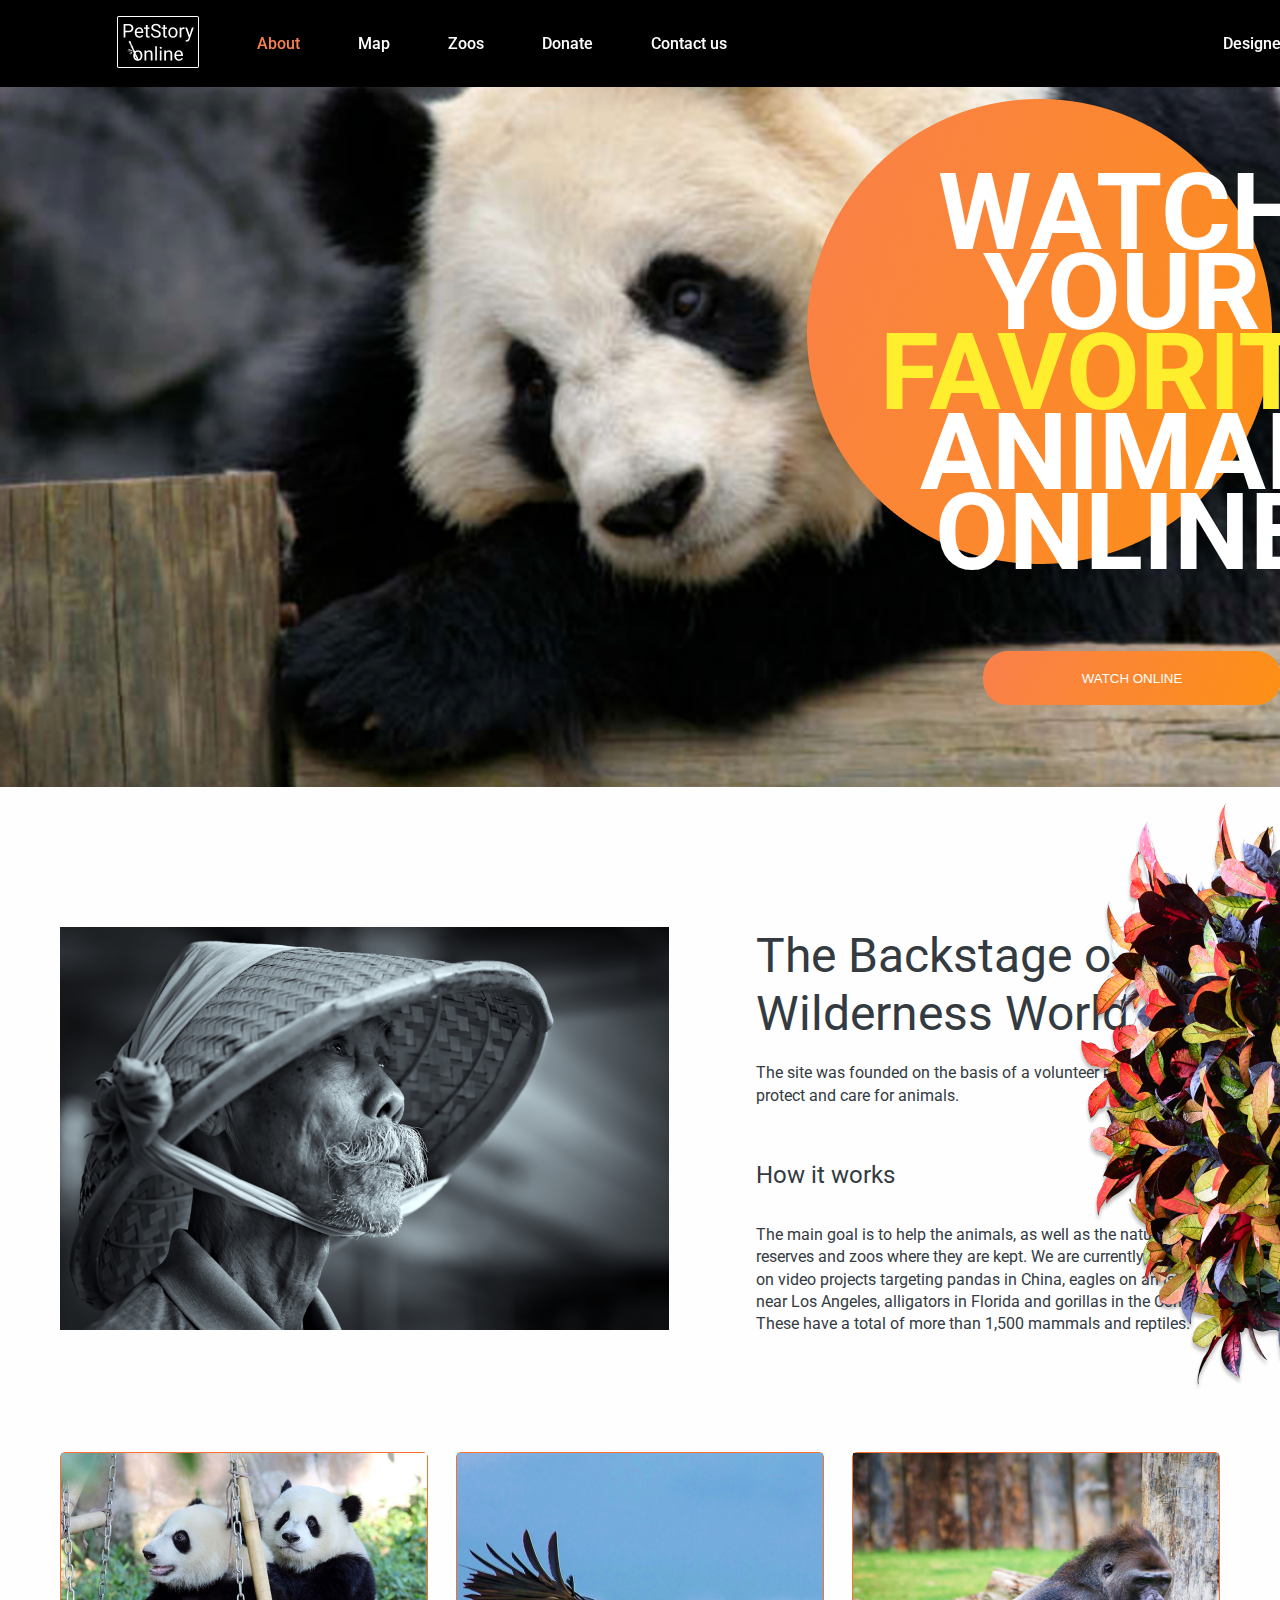
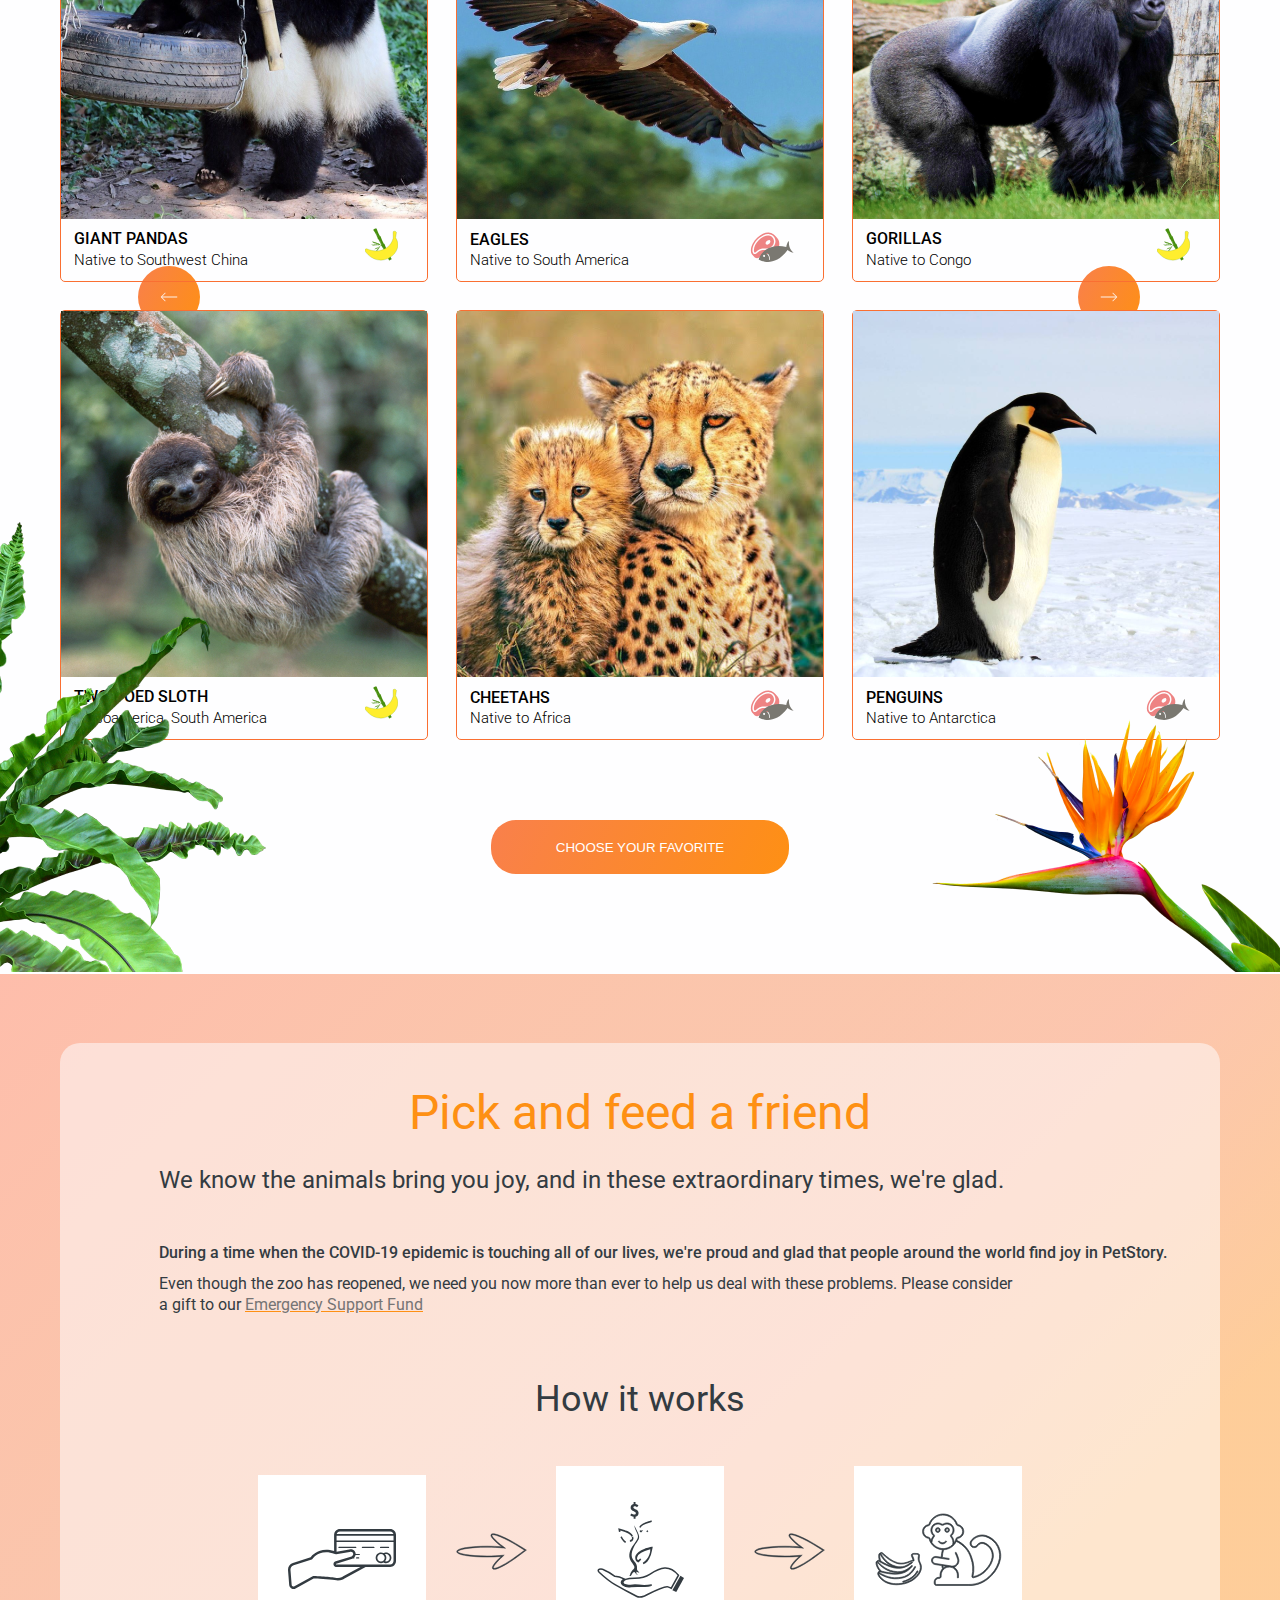
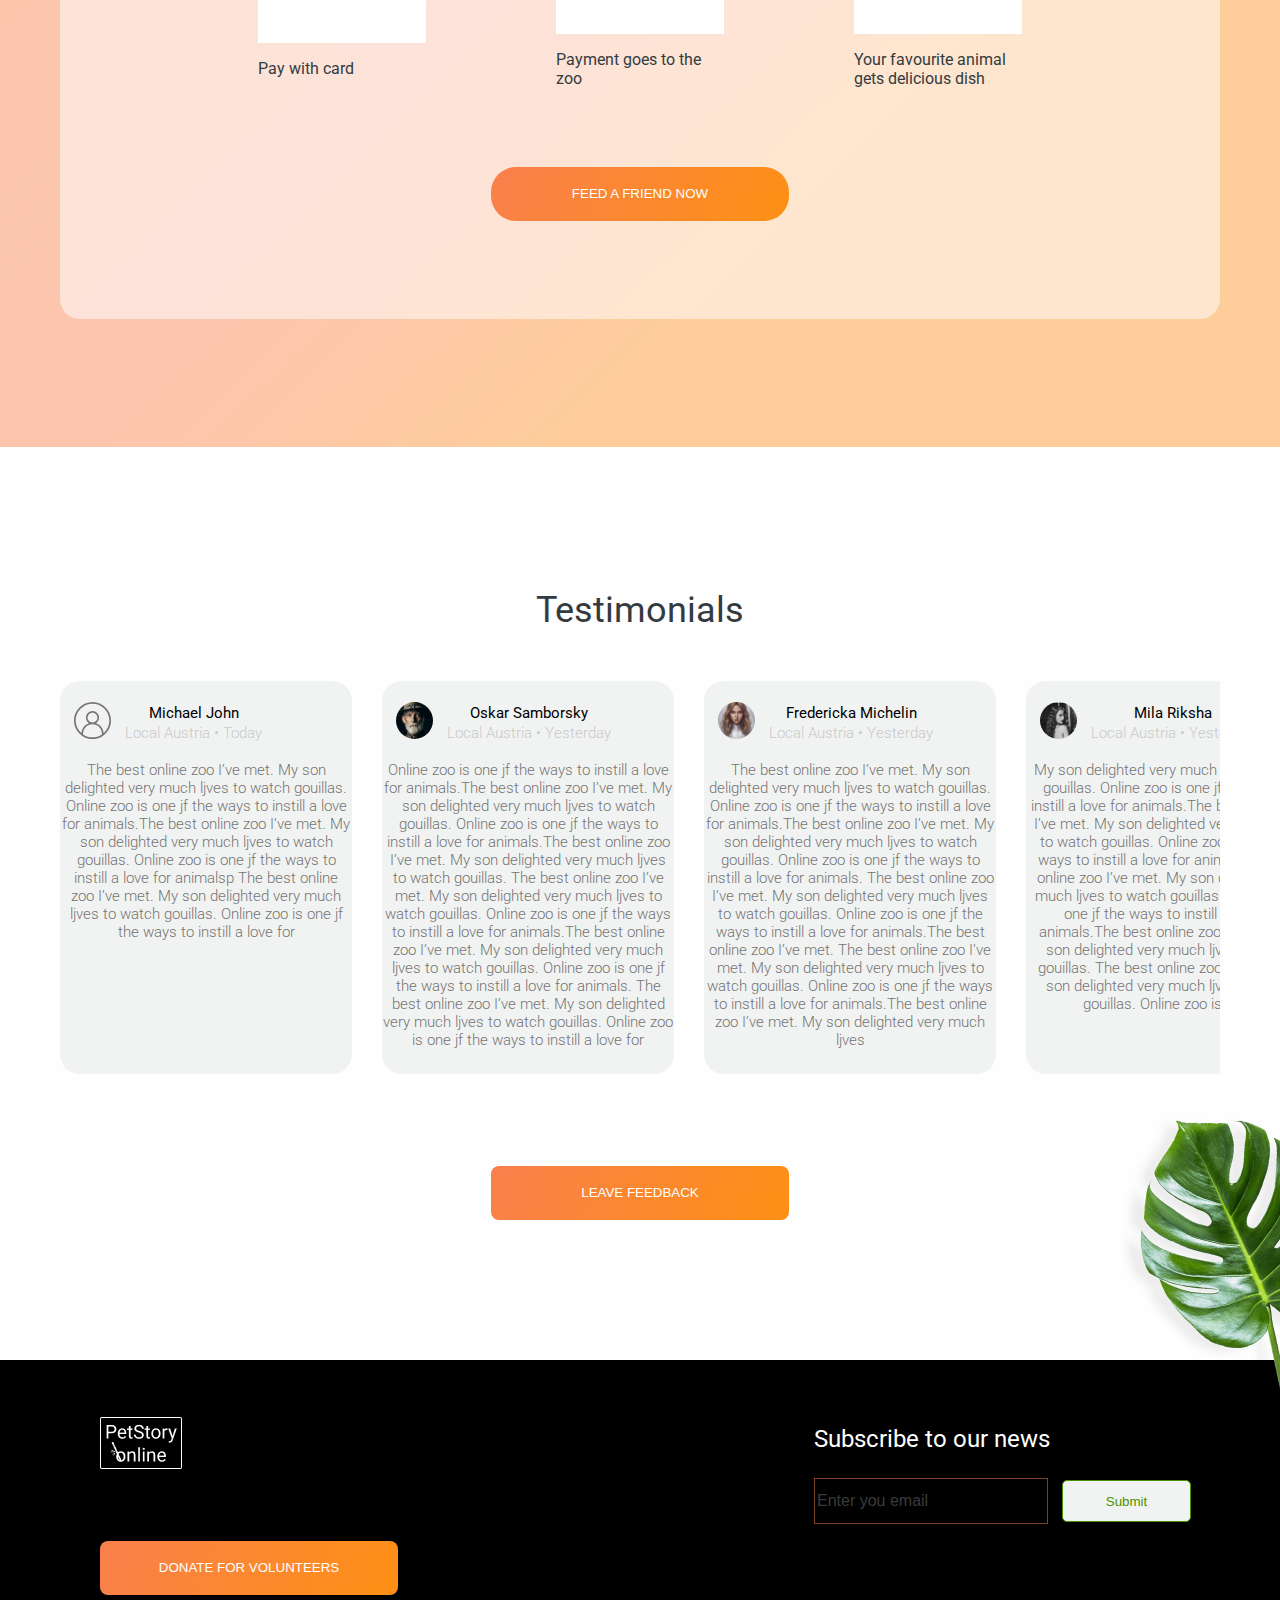
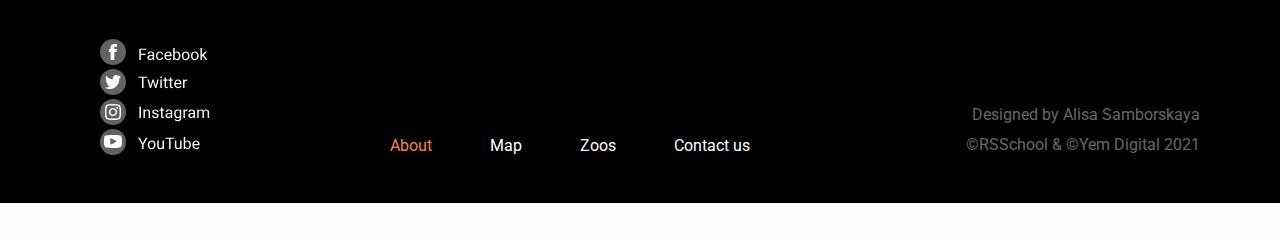
==== index.html @ 8c631190 "fix: move index.html" ====
<!DOCTYPE html>
<html lang="en">
  <head>
    <meta charset="UTF-8" />
    <meta http-equiv="X-UA-Compatible" content="IE=edge" />
    <meta name="viewport" content="width=device-width, initial-scale=1.0" />
    <link rel="stylesheet" href="/pages/main/styles.css" />
    <link rel="preconnect" href="https://fonts.googleapis.com" />
    <link rel="preconnect" href="https://fonts.gstatic.com" crossorigin />
    <link
      href="https://fonts.googleapis.com/css2?family=Roboto:wght@300;400;500;700&display=swap"
      rel="stylesheet"
    />
    <title>Online Zoo</title>
  </head>
  <body>
    <header>
      <div class="container">
        <nav class="primary-nav">
          <ul class="nav-list">
            <li>
              <h1>
                PetStory Online
                <a href="#"
                  ><img
                    class="logo"
                    src="/src/images/logo_footer.png"
                    alt="PetStoryOnline  "
                /></a>
              </h1>
            </li>
            <li><a class="active" href="#">About</a></li>
            <li><a href="#">Map</a></li>
            <li><a href="#">Zoos</a></li>
            <li><a href="/pages/donate/donate.html">Donate</a></li>
            <li><a href="#">Contact us</a></li>
            <li>
              <a
                href="https://www.figma.com/file/jfEFwkXVj1WRq7sUHDr8os/PetStory-online"
                >Designed by ©</a
              >
            </li>
          </ul>
        </nav>
      </div>
    </header>
    <section class="slide">
      <div class="main-slide">
        <img class="orange-elipse" src="/src/images/Ellipse 6.png" alt="" />
        <p class="slider-heading">
          Watch <br />
          your <br />
          <span class="yellow-txt">favorite</span> <br />
          animal <br />
          online
        </p>
        <button>Watch online</button>
      </div>
    </section>

    <div class="container backstage">
      <div class="column">
        <img src="/src/images/bamboo-cap.png" alt="backstage" />
      </div>
      <div class="column">
        <h2>The Backstage of the Wilderness World.</h2>
        <p>
          The site was founded on the basis of a volunteer movement to protect
          and care for animals.
        </p>
        <h4>How it works</h4>
        <p>
          The main goal is to help the animals, as well as the nature reserves
          and zoos where they are kept. We are currently working on video
          projects targeting pandas in China, eagles on an island near Los
          Angeles, alligators in Florida and gorillas in the Congo. These have a
          total of more than 1,500 mammals and reptiles.
        </p>
      </div>
      <img
        class="flower-backstage"
        src="/src/images/flower_foto1.png"
        alt="flower"
      />
    </div>
    <main>
      <button class="arrow left">
        <img src="/src/icons/Vector-left.svg" alt="" />
      </button>
      <button class="arrow right">
        <img src="/src/icons/Vector-right.svg" alt="" />
      </button>
      <div class="container cards">
        <div class="card">
          <img class="animal" src="/src/images/panda.png" alt="panda" />
          <table>
            <td class="description-animal" style="width: 70%">
              <p class="zoo-name">Giant Pandas</p>
              <p class="continent">Native to Southwest China</p>
            </td>
            <td style="text-align: right">
              <img
                class="icon-food"
                src="/src/icons/banana-bamboo_icon.svg"
                alt="banana"
              />
            </td>
          </table>
        </div>

        <div class="card">
          <img class="animal" src="/src/images/eagle.png" alt="eagle" />
          <table>
            <td class="description-animal" style="width: 70%">
              <p class="zoo-name">Eagles</p>
              <p class="continent">Native to South America</p>
            </td>
            <td style="text-align: right">
              <img
                class="icon-food"
                src="/src/icons/meet-fish_icon.svg"
                alt="meat-fish"
              />
            </td>
          </table>
        </div>

        <div class="card">
          <img class="animal" src="/src/images/gorilla.png" alt="gorilla" />
          <table>
            <td class="description-animal" style="width: 70%">
              <p class="zoo-name">Gorillas</p>
              <p class="continent">Native to Congo</p>
            </td>
            <td style="text-align: right">
              <img
                class="icon-food"
                src="/src/icons/banana-bamboo_icon.svg"
                alt="banana"
              />
            </td>
          </table>
        </div>

        <div class="card">
          <img class="animal" src="/src/images/sloth.png" alt="sloth" />
          <table>
            <td class="description-animal" style="width: 70%">
              <p class="zoo-name">Two-toed Sloth</p>
              <p class="continent">Mesoamerica, South America</p>
            </td>
            <td style="text-align: right">
              <img
                class="icon-food"
                src="/src/icons/banana-bamboo_icon.svg"
                alt="banana"
              />
            </td>
          </table>
        </div>

        <div class="card">
          <img class="animal" src="/src/images/cheetah.png" alt="cheetah" />
          <table>
            <td class="description-animal" style="width: 70%">
              <p class="zoo-name">Cheetahs</p>
              <p class="continent">Native to Africa</p>
            </td>
            <td style="text-align: right">
              <img
                class="icon-food"
                src="/src/icons/meet-fish_icon.svg"
                alt="meat-fish"
              />
            </td>
          </table>
        </div>

        <div class="card">
          <img class="animal" src="/src/images/penguin.png" alt="penguin" />
          <table>
            <td class="description-animal" style="width: 70%">
              <p class="zoo-name">Penguins</p>
              <p class="continent">Native to Antarctica</p>
            </td>
            <td class="icon-food" style="text-align: right">
              <img src="/src/icons/meet-fish_icon.svg" alt="meat-fish" />
            </td>
          </table>
        </div>
      </div>
      <div class="center">
        <button>Choose your favorite</button>
      </div>
      <img class="palm-main" src="/src/images/palm_foto.png" alt="palm" />
      <img
        class="strelitzia-main"
        src="/src/images/strelitzia 1.png"
        alt="strelitzia"
      />
    </main>
    <section class="pick-feed">
      <div class="background">
        <h2 class="orange-txt">Pick and feed a friend</h2>

        <div class="txt-box">
          <p class="large-txt">
            We know the animals bring you joy, and in these extraordinary times,
            we're glad.
          </p>
          <br />
          <p class="bold-txt">
            During a time when the COVID-19 epidemic is touching all of our
            lives, we're proud and glad that people around the world find joy in
            PetStory.
          </p>
          <p class="main-txt">
            Even though the zoo has reopened, we need you now more than ever to
            help us deal with these problems. Please consider a gift to our
            <a class="emergency-link" href="/pages/donate/donate.html"
              >Emergency Support Fund</a
            >
          </p>
        </div>
        <h3>How it works</h3>
        <div class="icon-container">
          <div class="icon-col">
            <div class="icon-img">
              <img src="/src/icons/pay.svg" alt="pay" />
            </div>
            <p>Pay with card</p>
          </div>
          <div class="vector-col">
            <img src="/src/icons/Vector.svg" alt="arrow" />
          </div>
          <div class="icon-col">
            <div class="icon-img">
              <img src="/src/icons/zoo.svg" alt="transfer" />
            </div>
            <p>Payment goes to the zoo</p>
          </div>
          <div class="vector-col">
            <img src="/src/icons/Vector.svg" alt="arrow" />
          </div>
          <div class="icon-col">
            <div class="icon-img">
              <img src="/src/icons/monkey.svg" alt="feed" />
            </div>
            <p>Your favourite animal gets delicious dish</p>
          </div>
        </div>
        <button class="btn-feed">Feed a friend now</button>
      </div>
    </section>
    <section class="testimonials">
      <h3>Testimonials</h3>

      <div class="scroll">
        <div class="review-col">
          <table>
            <td>
              <img src="/src/icons/avatar.svg" alt="avatar" />
            </td>
            <td>
              <p class="main-txt">Michael John</p>
              <p class="add-txt">Local Austria • Today</p>
            </td>
          </table>
          <p class="add-txt">
            The best online zoo I’ve met. My son delighted very much ljves to
            watch gouillas. Online zoo is one jf the ways to instill a love for
            animals.The best online zoo I’ve met. My son delighted very much
            ljves to watch gouillas. Online zoo is one jf the ways to instill a
            love for animalsp The best online zoo I’ve met. My son delighted
            very much ljves to watch gouillas. Online zoo is one jf the ways to
            instill a love for
          </p>
        </div>
        <div class="review-col">
          <table>
            <td><img src="/src/icons/avatar1.svg" alt="avatar" /></td>
            <td>
              <p class="main-txt">Oskar Samborsky</p>
              <p class="add-txt">Local Austria • Yesterday</p>
            </td>
          </table>
          <p class="add-txt">
            Online zoo is one jf the ways to instill a love for animals.The best
            online zoo I’ve met. My son delighted very much ljves to watch
            gouillas. Online zoo is one jf the ways to instill a love for
            animals.The best online zoo I’ve met. My son delighted very much
            ljves to watch gouillas. The best online zoo I’ve met. My son
            delighted very much ljves to watch gouillas. Online zoo is one jf
            the ways to instill a love for animals.The best online zoo I’ve met.
            My son delighted very much ljves to watch gouillas. Online zoo is
            one jf the ways to instill a love for animals. The best online zoo
            I’ve met. My son delighted very much ljves to watch gouillas. Online
            zoo is one jf the ways to instill a love for
          </p>
        </div>
        <div class="review-col">
          <table>
            <td><img src="/src/icons/avatar2.svg" alt="avatar" /></td>
            <td>
              <p class="main-txt">Fredericka Michelin</p>
              <p class="add-txt">Local Austria • Yesterday</p>
            </td>
          </table>
          <p class="add-txt">
            The best online zoo I’ve met. My son delighted very much ljves to
            watch gouillas. Online zoo is one jf the ways to instill a love for
            animals.The best online zoo I’ve met. My son delighted very much
            ljves to watch gouillas. Online zoo is one jf the ways to instill a
            love for animals. The best online zoo I’ve met. My son delighted
            very much ljves to watch gouillas. Online zoo is one jf the ways to
            instill a love for animals.The best online zoo I’ve met. The best
            online zoo I’ve met. My son delighted very much ljves to watch
            gouillas. Online zoo is one jf the ways to instill a love for
            animals.The best online zoo I’ve met. My son delighted very much
            ljves
          </p>
        </div>
        <div class="review-col">
          <table>
            <td>
              <img src="/src/icons/avatar3.svg" alt="avatar" />
            </td>
            <td>
              <p class="main-txt">Mila Riksha</p>
              <p class="add-txt">Local Austria • Yesterday</p>
            </td>
          </table>
          <p class="add-txt">
            My son delighted very much ljves to watch gouillas. Online zoo is
            one jf the ways to instill a love for animals.The best online zoo
            I’ve met. My son delighted very much ljves to watch gouillas. Online
            zoo is one jf the ways to instill a love for animals.The best online
            zoo I’ve met. My son delighted very much ljves to watch gouillas.
            Online zoo is one jf the ways to instill a love for animals.The best
            online zoo I’ve met. My son delighted very much ljves to watch
            gouillas. The best online zoo I’ve met. My son delighted very much
            ljves to watch gouillas. Online zoo is one jf
          </p>
        </div>
      </div>
      <button class="rectangle">Leave feedback</button>
      <img class="leave-section" src="/src/images/leav_foto.png" alt="leave" />
    </section>
    <footer>
      <div class="container">
        <div class="footer-col">
          <ul class="social-links">
            <li>
              <a href="./index.html"
                ><img
                  class="logo-link"
                  src="/src/images/logo_footer.png"
                  alt="PetStoryOnline"
              /></a>
            </li>
            <li>
              <a href="/pages/donate/donate.html"
                ><button class="rectangle">Donate for volunteers</button></a
              >
            </li>
            <li>
              <a href="https://www.facebook.com/"
                ><img src="/src/icons/facebook.svg" alt="facebook"
              /></a>
            </li>
            <li>
              <a href="https://twitter.com/login"
                ><img src="/src/icons/twitter.svg" alt="twitter"
              /></a>
            </li>
            <li>
              <a href="https://www.instagram.com/">
                <img src="/src/icons/instagram.svg" alt="instagram" />
              </a>
            </li>
            <li>
              <a href="https://www.youtube.com/">
                <img src="/src/icons/youtube.svg" alt="youtube" />
              </a>
            </li>
          </ul>
        </div>
        <div class="footer-col">
          <ul class="nav-list-footer">
            <li><a class="active" href="./index.html">About</a></li>
            <li><a href="#">Map</a></li>
            <li><a href="#">Zoos</a></li>
            <li><a href="#">Contact us</a></li>
          </ul>
        </div>

        <div class="footer-col subscribe-col">
          <p class="large-txt">Subscribe to our news</p>
          <form action="submit">
            <input
              class="input-email"
              type="email"
              placeholder="Enter you email"
            />
            <input class="input-btn" type="button" value="Submit" />
          </form>
          <p class="main-txt-light">
            Designed by Alisa Samborskaya <br />
            ©RSSchool & ©Yem Digital 2021
          </p>
        </div>
      </div>
    </footer>
  </body>
</html>
---- pages/main/styles.css ----
:root {
  --clr-bgmain-white: rgba(253, 253, 255, 0.52);
  --clr-primary-orange: linear-gradient(
    113.96deg,
    #f9804b 1.49%,
    #fe9013 101.44%
  );
  --clr-accent-orange: linear-gradient(
      315.75deg,
      rgba(254, 210, 144, 0.7) 30.06%,
      #febdab 100.95%,
      rgba(254, 210, 144, 0.7) 106.36%
    ),
    linear-gradient(
      315.75deg,
      rgba(254, 189, 171, 0.74) 30.06%,
      rgba(243, 169, 248, 0.66) 50.74%,
      #e0d8f0 80.49%,
      #eaf7fe 127.9%,
      #eaf7fe 149.54%
    ),
    linear-gradient(
      315.75deg,
      rgba(254, 189, 171, 0.74) 30.06%,
      rgba(243, 169, 248, 0.66) 50.74%,
      #e0d8f0 80.49%,
      #eaf7fe 127.9%,
      #eaf7fe 149.54%
    );
  --clr-accent-border: linear-gradient(
      315.75deg,
      rgba(254, 189, 171, 0.74) 30.06%,
      rgba(243, 169, 248, 0.66) 50.74%,
      #e0d8f0 80.49%,
      #eaf7fe 127.9%,
      #eaf7fe 149.54%
    ),
    linear-gradient(
      315.75deg,
      rgba(254, 189, 171, 0.74) 30.06%,
      rgba(243, 169, 248, 0.66) 50.74%,
      #e0d8f0 80.49%,
      #eaf7fe 127.9%,
      #eaf7fe 149.54%
    );
  --clr-primary-black: #333b41;
  --clr-primary-gray: #767474;
  --clr-accent-gray: #767474;
  --clr-accent-lightgray: #f1f3f2;
  --clr-accent-yellow: #ffee2e;

  --ff-primary: "Roboto", sans-serif;

  --ff-heading: var(--ff-primary);
  --ff-body: var(--ff-primary);

  --fw-header-bold: 700;
  --fw-main-reg: 400;
  --fw-body-med: 500;
  --fw-body-sm: 300;
}

html,
body {
  height: 100%;
  width: 100%;
}

body {
  font-family: var(--ff-primary);
  max-width: 1600px;
  background: var(--clr-bgmain-white);
  margin: auto;
  position: relative;
}

header {
  background: #000000;
  position: sticky;
  top: 0;
  z-index: 1;
}

h1 {
  margin: 0;
  font-size: small;
}

ul {
  list-style: none;
}

a {
  text-decoration: none;
  color: white;
}

button {
  background: var(--clr-primary-orange);
  color: white;
  text-transform: uppercase;
  border: 1px solid var(--clr-primary-orange);
  border-radius: 25px;
  width: 298px;
  height: 54px;
}
h2 {
  font-size: 48px;
  font-weight: var(--fw-main-reg);
  line-height: 120%;
  color: var(--clr-primary-black);
  margin-top: 0;
  margin-bottom: 20px;
}

h3 {
  font-size: 36px;
  font-weight: var(--fw-main-reg);
  line-height: 46.8px;
  color: var(--clr-primary-black);
  margin-top: 60px;
  margin-bottom: 40px;
}

h4 {
  font-size: 24px;
  font-weight: var(--fw-main-reg);
  line-height: 28.8px;
  color: var(--clr-primary-black);
  margin-top: 0;
  margin-bottom: 34px;
}

main {
  position: relative;
  margin: 0 auto;
  z-index: 0;
}

table {
  table-layout: auto;
  width: 340px;
  margin: 2px 2px 8px 10px;
}

tr {
  height: 40px;
}

td p {
  margin: 0;
}

.container {
  width: 1160px;
  margin: auto;
  display: flex;
  flex-direction: row;
  flex-wrap: wrap;
}

ul.nav-list {
  display: flex;
  justify-content: center;
  align-content: flex-start;
  align-items: center;
  gap: 58px;
  font-size: 16px;
  font-weight: var(--fw-body-med);
}

ul.nav-list li {
  flex-shrink: 0;
}

ul.nav-list li:last-child {
  margin-left: 438px;
  flex-shrink: 0;
}

div.main-slide {
  background-image: url(/src/images/Giant\ Panda.png);
  background-repeat: no-repeat;
  background-size: cover;
  height: 700px;
  position: relative;
}

.slide .orange-elipse {
  position: relative;
  left: 807px;
  top: 12px;
}

.slide .slider-heading {
  color: white;
  font-size: 106.5px;
  font-weight: 700;
  text-transform: uppercase;
  position: absolute;
  margin: 0;
  top: 86px;
  left: 880px;
  line-height: 79.87px;
  text-align: center;
}

.slider-heading span {
  color: var(--clr-accent-yellow);
}

.slide button {
  padding: 16px 98px;
  position: absolute;
  left: 983px;
  top: 564px;
}

.backstage {
  gap: 87px;
  padding-top: 140px;
  margin-bottom: 120px;
  z-index: 0;
}

.backstage p {
  font-size: 16px;
  font-weight: var(--fw-main-reg);
  color: var(--clr-primary-black);
  line-height: 22.4px;
  margin-top: 0;
  margin-bottom: 54px;
}

.column {
  flex: 1;
  gap: 87px;
  height: 405px;
}

.cards {
  gap: 28px;
  position: relative;
}

div.card {
  border: 1px solid #fa6f32;
  border-radius: 5px;
  position: relative;
}

.zoo-name {
  font-size: 16px;
  font-weight: var(--fw-body-med);
  line-height: 22.4px;
  text-transform: uppercase;
}

.continent {
  font-size: 15px;
  font-weight: var(--fw-body-sm);
  line-height: 18px;
}

button.arrow {
  width: 62px;
  height: 62px;
  border: 1px solid var(--clr-primary-orange);
  border-radius: 100px;
}

button.left {
  position: absolute;
  top: 414px;
  left: 138px;
}

button.right {
  position: absolute;
  top: 414px;
  right: 140px;
}

.center {
  text-align: center;
  margin-top: 80px;
}

section.pick-feed {
  background: var(--clr-accent-orange);
  height: 1004px;
  text-align: center;
  margin-top: 100px;
  padding-top: 69px;
}

section .background {
  background: rgba(253, 253, 255, 0.52);
  border-radius: 20px;
  width: 1160px;
  height: 835px;
  margin: auto;
  padding-top: 41px;
}

.orange-txt {
  color: #fe9013;
  margin-bottom: 6px;
}

.background p {
  text-align: left;
  padding-left: 99px;

  color: var(--clr-primary-black);
}
p.large-txt {
  font-size: 24px;
  font-weight: var(--fw-main-reg);

  line-height: 28.8px;
}
p.bold-txt {
  font-size: 16px;
  font-weight: var(--fw-body-med);
  line-height: 20.8px;
  margin-top: 6px;
  margin-bottom: 10px;
}

p.main-txt {
  font-size: 16px;
  font-weight: var(--fw-main-reg);

  line-height: 20.8px;
  padding-right: 198px;
  margin-top: 0;
}

.emergency-link {
  color: var(--clr-primary-gray);
  text-decoration: underline;
  text-decoration-color: #fe9013;
}

.icon-container {
  margin: auto;
  display: flex;
  flex-direction: row;
  flex-wrap: wrap;
  justify-content: center;
}

.icon-container p {
  padding-left: 0;
}

.icon-img {
  background-color: white;
  width: 168px;
  height: 168px;
  align-items: center;
  display: flex;
  justify-content: center;
}

.icon-col {
  align-content: center;
  align-items: center;
  gap: 1px;
  flex-wrap: wrap;
  height: 244px;
  width: 168px;
}

.vector-col {
  width: 130px;
  height: 144px;
  padding-top: 70px;
}

.btn-feed {
  margin-top: 60px;
}

section.testimonials {
  text-align: center;
}

.testimonials h3 {
  margin-top: 140px;
  margin-bottom: 47px;
}

.scroll {
  width: 1160px;
  display: flex;
  flex-direction: row;
  margin: auto;
  gap: 30px;
  padding: 0px;
  overflow-x: scroll;
  overflow-y: none;
  background: var(--clr-bgmain-white);
}

.review-col {
  width: 25%;
  height: 391px;
  background: var(--clr-accent-lightgray);
  border-radius: 20px;
  border: 1px solid transparent;
  border-image: var(--clr-accent-border);
  margin-bottom: 21px;
}

.review-col p {
  font-size: 15px;
  font-weight: var(--fw-body-sm);
  color: #767474;
  padding: 0px;
}

td .main-txt {
  color: black;
  font-weight: var(--fw-main-reg);
}

td .add-txt {
  font-size: 15px;
  font-weight: var(--fw-body-sm);
  color: #cacaca;
}

.testimonials table {
  padding-top: 15px;
  display: flex;
  justify-content: start;
}

table img {
  padding-right: 10px;
}

.scroll::-webkit-scrollbar {
  width: 2em;
  height: 1em;
}

.scroll::-webkit-scrollbar-track {
  background: var(--clr-accent-lightgray);
  border-radius: 100vw;
  margin-block: 0.5em;
}

.scroll::-webkit-scrollbar-thumb {
  background: var(--clr-primary-orange);
  border-radius: 100vw;
  width: 50px;
}

button.rectangle {
  margin-top: 71px;
  text-align: center;
  border-radius: 8px;
}

footer {
  background-color: #000000;
  margin: auto;
  height: 443px;
  margin-top: 140px;
}

footer .container {
  height: 443px;
}

.footer-col {
  position: relative;
  height: 443px;
}

.footer-col:nth-child(1) {
  width: 25%;
  padding-top: 41px;
}

.footer-col:nth-child(2) {
  width: 40%;
}
.footer-col:nth-child(3) {
  width: 35%;
  padding-top: 41px;
}

.large-txt {
  color: white;
}

.subscribe-col .main-txt-light {
  text-align: right;
  padding-top: 160px;
  margin-right: 20px;
  color: #cacaca;
  line-height: 30.8px;
  opacity: 0.5;
}

footer button.rectangle {
  margin-top: 68px;
  margin-bottom: 44px;
}

.nav-list-footer {
  display: flex;
  justify-content: center;
  gap: 58px;
  position: relative;
  position: absolute;
  bottom: 32px;
  font-size: 16px;
  font-weight: var(--fw-main-reg);
}

.input-email {
  width: 228px;
  height: 42px;
  background: black;
  border: solid 0.5px #f9804b;
  color: white;
  font-size: 16px;
  line-height: 22.4px;
  font-weight: var(--fw-main-reg);
  opacity: 0.5;
}

.input-btn {
  width: 129px;
  height: 42px;
  color: #4b9200;
  background: #f1f3f2;
  border-radius: 5px;
  border: 1px solid #4b9200;
  margin-left: 10px;
}

.flower-backstage {
  position: absolute;
  right: 0;
  top: 792px;
}

.palm-main {
  position: absolute;
  left: 0;
  top: 660px;
}

.strelitzia-main {
  position: absolute;
  right: 0;
  top: 845px;
}

.leave-section {
  position: absolute;
  right: 0;
  top: 4280px;
}

a.active {
  color: #f9804b;
}

button:hover {
  background: #e47209;
  cursor: pointer;
}

button:active {
  background: #4b9200;
}

.card:hover {
  background: rgba(0, 0, 0, 0 0.5);
}

.card:hover .animal {
  -webkit-transform: scale(1.1);
  transform: scale(1.1);
  filter: brightness(50%);
}

.card:hover .description-animal {
  position: absolute;
  top: 100px;
  left: 50px;
  color: white;
  padding: 15px;
  text-align: center;
}
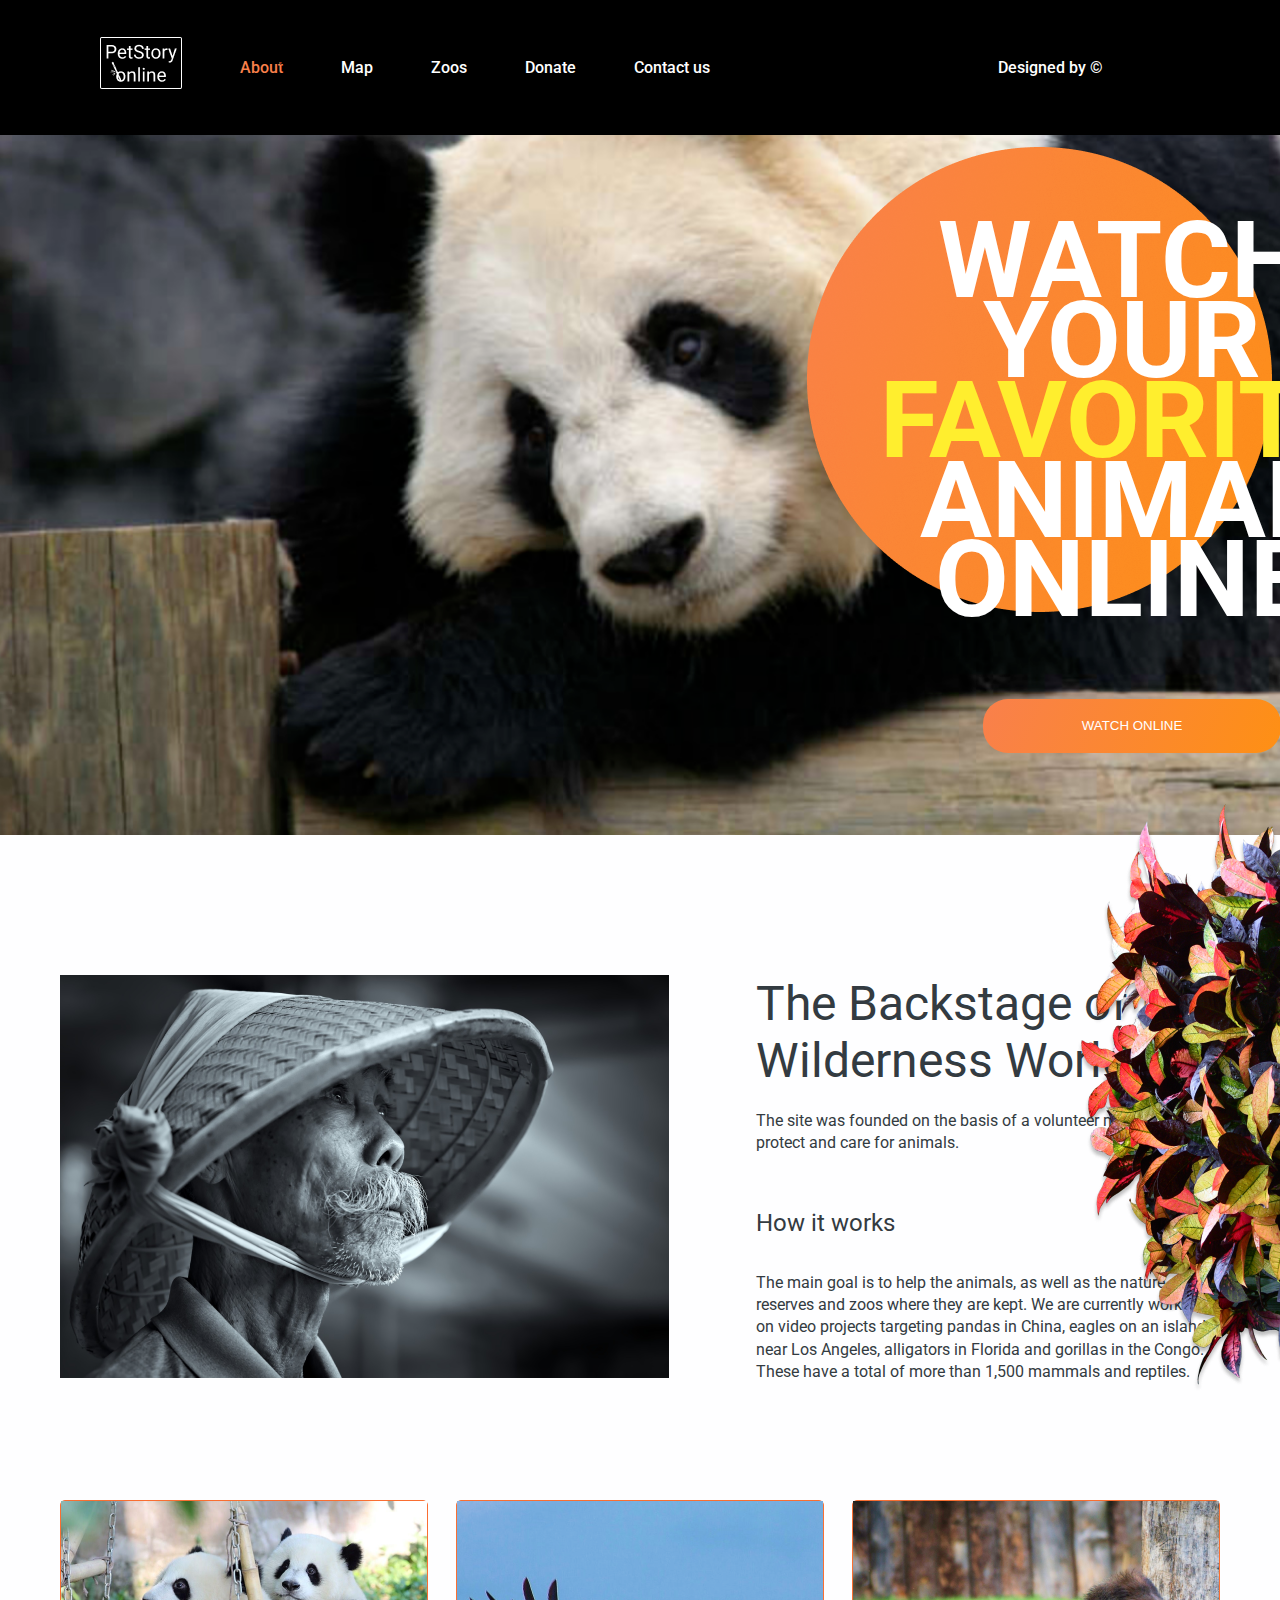
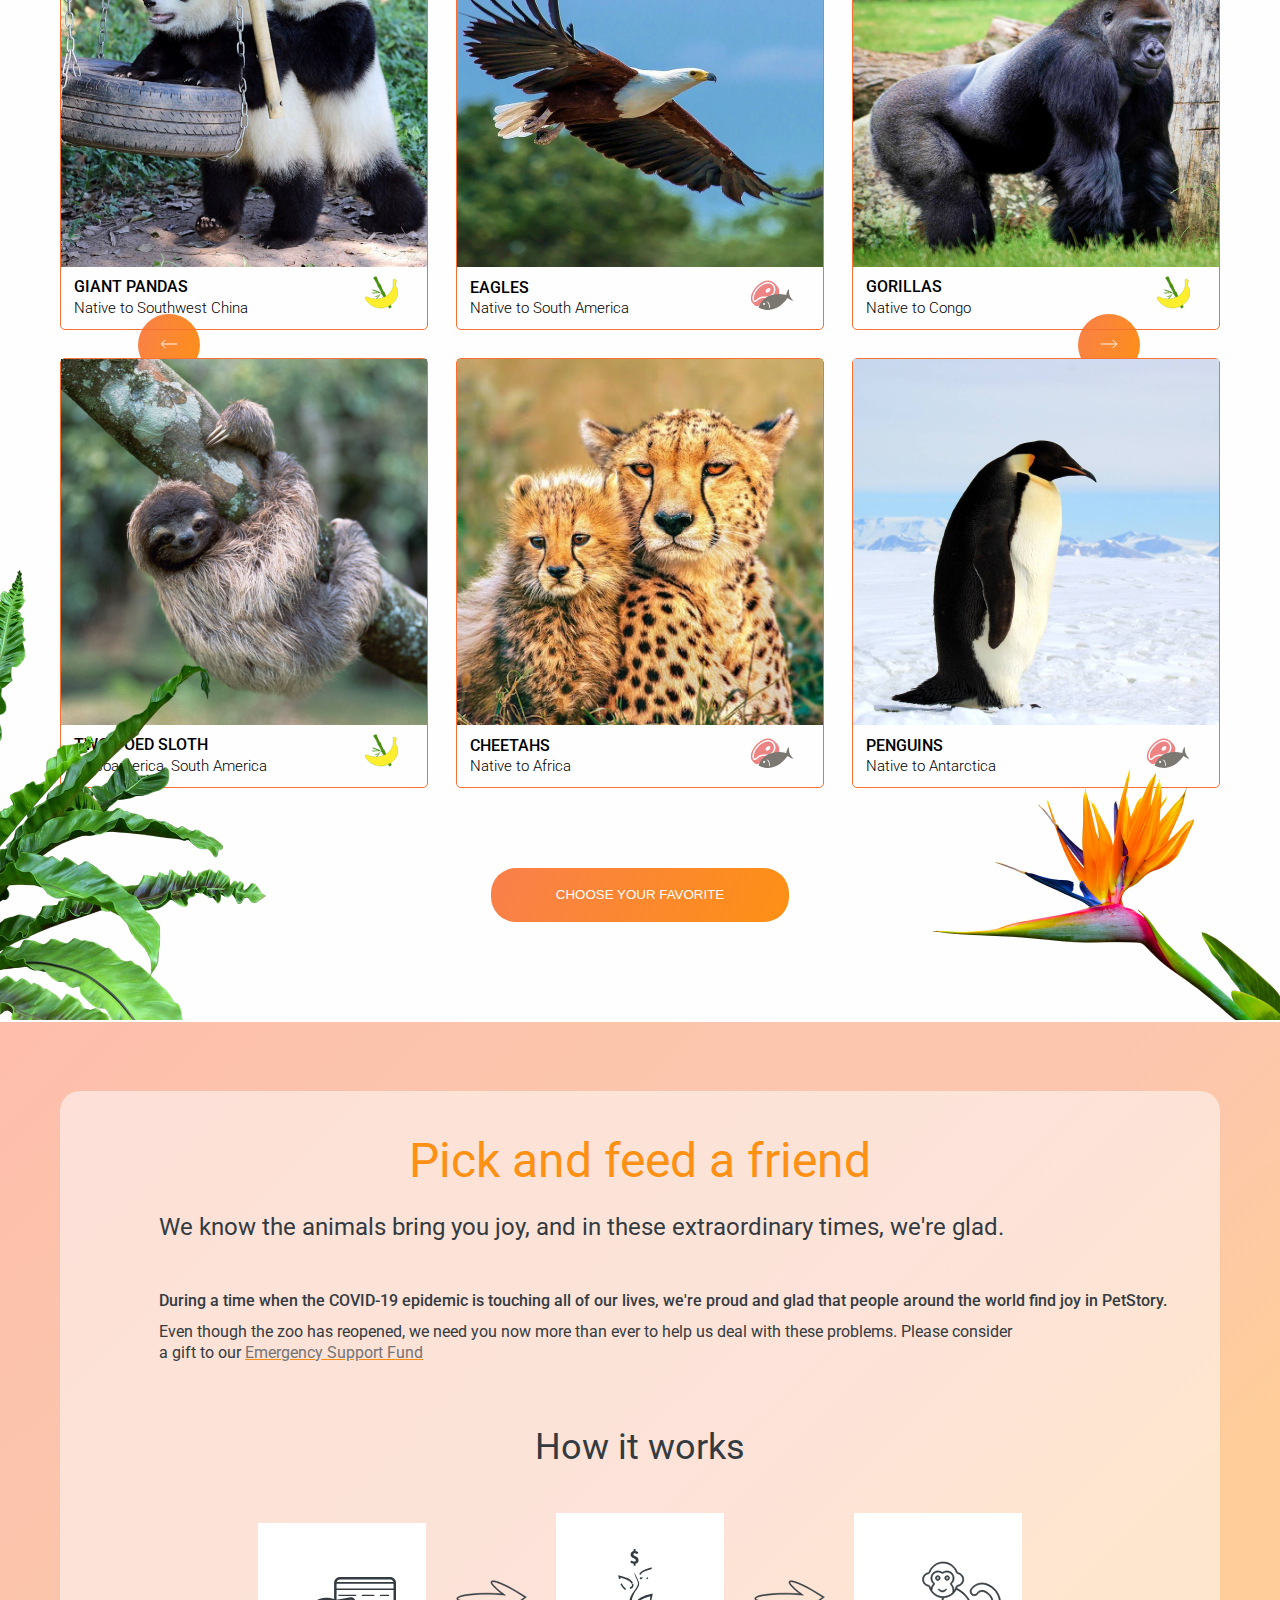
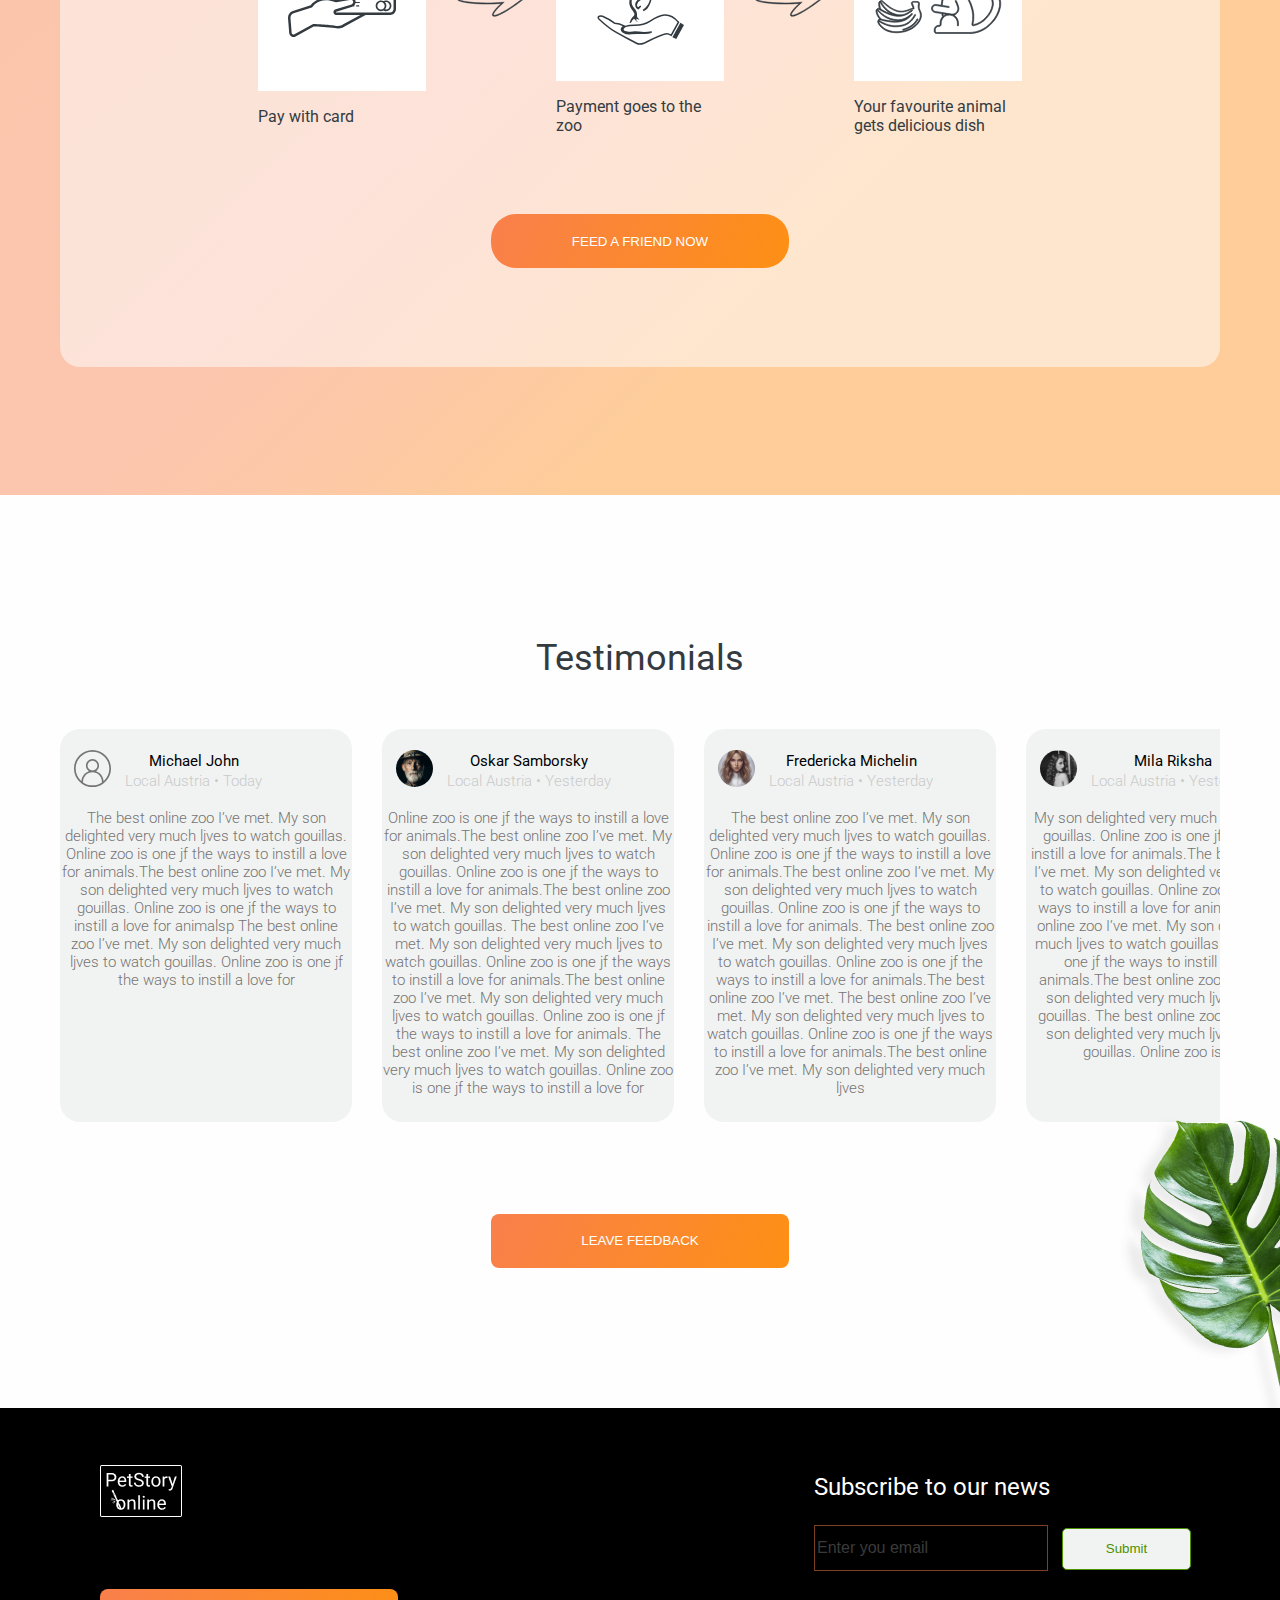
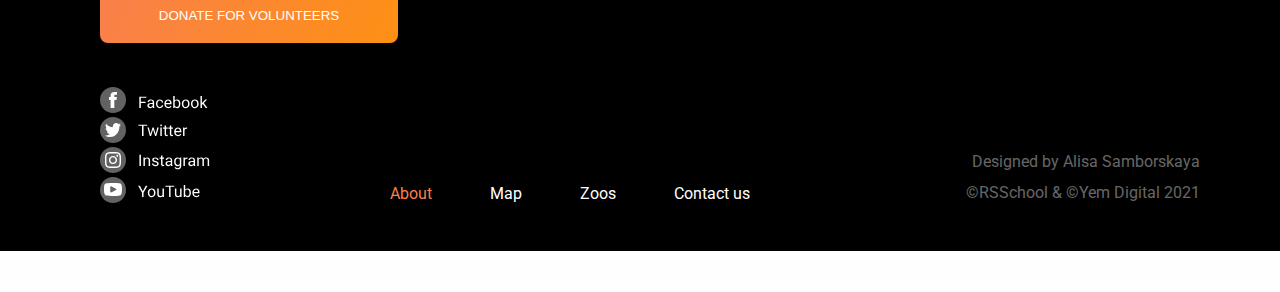
==== commit da35403f: "fix: update h1" ====
--- a/index.html
+++ b/index.html
@@ -4,7 +4,7 @@
     <meta charset="UTF-8" />
     <meta http-equiv="X-UA-Compatible" content="IE=edge" />
     <meta name="viewport" content="width=device-width, initial-scale=1.0" />
-    <link rel="stylesheet" href="/pages/main/styles.css" />
+    <link rel="stylesheet" href="pages/main/styles.css" />
     <link rel="preconnect" href="https://fonts.googleapis.com" />
     <link rel="preconnect" href="https://fonts.gstatic.com" crossorigin />
     <link
@@ -20,19 +20,19 @@
           <ul class="nav-list">
             <li>
               <h1>
-                PetStory Online
                 <a href="#"
                   ><img
                     class="logo"
-                    src="/src/images/logo_footer.png"
+                    src="src/images/logo_footer.png"
                     alt="PetStoryOnline  "
                 /></a>
+                <small>PetStory Online</small>
               </h1>
             </li>
             <li><a class="active" href="#">About</a></li>
             <li><a href="#">Map</a></li>
             <li><a href="#">Zoos</a></li>
-            <li><a href="/pages/donate/donate.html">Donate</a></li>
+            <li><a href="pages/donate/donate.html">Donate</a></li>
             <li><a href="#">Contact us</a></li>
             <li>
               <a
@@ -46,7 +46,7 @@
     </header>
     <section class="slide">
       <div class="main-slide">
-        <img class="orange-elipse" src="/src/images/Ellipse 6.png" alt="" />
+        <img class="orange-elipse" src="src/images/Ellipse 6.png" alt="" />
         <p class="slider-heading">
           Watch <br />
           your <br />
@@ -60,7 +60,7 @@
 
     <div class="container backstage">
       <div class="column">
-        <img src="/src/images/bamboo-cap.png" alt="backstage" />
+        <img src="src/images/bamboo-cap.png" alt="backstage" />
       </div>
       <div class="column">
         <h2>The Backstage of the Wilderness World.</h2>
@@ -79,20 +79,20 @@
       </div>
       <img
         class="flower-backstage"
-        src="/src/images/flower_foto1.png"
+        src="src/images/flower_foto1.png"
         alt="flower"
       />
     </div>
     <main>
       <button class="arrow left">
-        <img src="/src/icons/Vector-left.svg" alt="" />
+        <img src="src/icons/Vector-left.svg" alt="" />
       </button>
       <button class="arrow right">
-        <img src="/src/icons/Vector-right.svg" alt="" />
+        <img src="src/icons/Vector-right.svg" alt="" />
       </button>
       <div class="container cards">
         <div class="card">
-          <img class="animal" src="/src/images/panda.png" alt="panda" />
+          <img class="animal" src="src/images/panda.png" alt="panda" />
           <table>
             <td class="description-animal" style="width: 70%">
               <p class="zoo-name">Giant Pandas</p>
@@ -101,7 +101,7 @@
             <td style="text-align: right">
               <img
                 class="icon-food"
-                src="/src/icons/banana-bamboo_icon.svg"
+                src="src/icons/banana-bamboo_icon.svg"
                 alt="banana"
               />
             </td>
@@ -109,7 +109,7 @@
         </div>
 
         <div class="card">
-          <img class="animal" src="/src/images/eagle.png" alt="eagle" />
+          <img class="animal" src="src/images/eagle.png" alt="eagle" />
           <table>
             <td class="description-animal" style="width: 70%">
               <p class="zoo-name">Eagles</p>
@@ -118,7 +118,7 @@
             <td style="text-align: right">
               <img
                 class="icon-food"
-                src="/src/icons/meet-fish_icon.svg"
+                src="src/icons/meet-fish_icon.svg"
                 alt="meat-fish"
               />
             </td>
@@ -126,7 +126,7 @@
         </div>
 
         <div class="card">
-          <img class="animal" src="/src/images/gorilla.png" alt="gorilla" />
+          <img class="animal" src="src/images/gorilla.png" alt="gorilla" />
           <table>
             <td class="description-animal" style="width: 70%">
               <p class="zoo-name">Gorillas</p>
@@ -135,7 +135,7 @@
             <td style="text-align: right">
               <img
                 class="icon-food"
-                src="/src/icons/banana-bamboo_icon.svg"
+                src="src/icons/banana-bamboo_icon.svg"
                 alt="banana"
               />
             </td>
@@ -143,7 +143,7 @@
         </div>
 
         <div class="card">
-          <img class="animal" src="/src/images/sloth.png" alt="sloth" />
+          <img class="animal" src="src/images/sloth.png" alt="sloth" />
           <table>
             <td class="description-animal" style="width: 70%">
               <p class="zoo-name">Two-toed Sloth</p>
@@ -152,7 +152,7 @@
             <td style="text-align: right">
               <img
                 class="icon-food"
-                src="/src/icons/banana-bamboo_icon.svg"
+                src="src/icons/banana-bamboo_icon.svg"
                 alt="banana"
               />
             </td>
@@ -160,7 +160,7 @@
         </div>
 
         <div class="card">
-          <img class="animal" src="/src/images/cheetah.png" alt="cheetah" />
+          <img class="animal" src="src/images/cheetah.png" alt="cheetah" />
           <table>
             <td class="description-animal" style="width: 70%">
               <p class="zoo-name">Cheetahs</p>
@@ -169,7 +169,7 @@
             <td style="text-align: right">
               <img
                 class="icon-food"
-                src="/src/icons/meet-fish_icon.svg"
+                src="src/icons/meet-fish_icon.svg"
                 alt="meat-fish"
               />
             </td>
@@ -177,14 +177,14 @@
         </div>
 
         <div class="card">
-          <img class="animal" src="/src/images/penguin.png" alt="penguin" />
+          <img class="animal" src="src/images/penguin.png" alt="penguin" />
           <table>
             <td class="description-animal" style="width: 70%">
               <p class="zoo-name">Penguins</p>
               <p class="continent">Native to Antarctica</p>
             </td>
             <td class="icon-food" style="text-align: right">
-              <img src="/src/icons/meet-fish_icon.svg" alt="meat-fish" />
+              <img src="src/icons/meet-fish_icon.svg" alt="meat-fish" />
             </td>
           </table>
         </div>
@@ -192,10 +192,10 @@
       <div class="center">
         <button>Choose your favorite</button>
       </div>
-      <img class="palm-main" src="/src/images/palm_foto.png" alt="palm" />
+      <img class="palm-main" src="src/images/palm_foto.png" alt="palm" />
       <img
         class="strelitzia-main"
-        src="/src/images/strelitzia 1.png"
+        src="src/images/strelitzia 1.png"
         alt="strelitzia"
       />
     </main>
@@ -217,7 +217,7 @@
           <p class="main-txt">
             Even though the zoo has reopened, we need you now more than ever to
             help us deal with these problems. Please consider a gift to our
-            <a class="emergency-link" href="/pages/donate/donate.html"
+            <a class="emergency-link" href="pages/donate/donate.html"
               >Emergency Support Fund</a
             >
           </p>
@@ -226,25 +226,25 @@
         <div class="icon-container">
           <div class="icon-col">
             <div class="icon-img">
-              <img src="/src/icons/pay.svg" alt="pay" />
+              <img src="src/icons/pay.svg" alt="pay" />
             </div>
             <p>Pay with card</p>
           </div>
           <div class="vector-col">
-            <img src="/src/icons/Vector.svg" alt="arrow" />
+            <img src="src/icons/Vector.svg" alt="arrow" />
           </div>
           <div class="icon-col">
             <div class="icon-img">
-              <img src="/src/icons/zoo.svg" alt="transfer" />
+              <img src="src/icons/zoo.svg" alt="transfer" />
             </div>
             <p>Payment goes to the zoo</p>
           </div>
           <div class="vector-col">
-            <img src="/src/icons/Vector.svg" alt="arrow" />
+            <img src="src/icons/Vector.svg" alt="arrow" />
           </div>
           <div class="icon-col">
             <div class="icon-img">
-              <img src="/src/icons/monkey.svg" alt="feed" />
+              <img src="src/icons/monkey.svg" alt="feed" />
             </div>
             <p>Your favourite animal gets delicious dish</p>
           </div>
@@ -259,7 +259,7 @@
         <div class="review-col">
           <table>
             <td>
-              <img src="/src/icons/avatar.svg" alt="avatar" />
+              <img src="src/icons/avatar.svg" alt="avatar" />
             </td>
             <td>
               <p class="main-txt">Michael John</p>
@@ -278,7 +278,7 @@
         </div>
         <div class="review-col">
           <table>
-            <td><img src="/src/icons/avatar1.svg" alt="avatar" /></td>
+            <td><img src="src/icons/avatar1.svg" alt="avatar" /></td>
             <td>
               <p class="main-txt">Oskar Samborsky</p>
               <p class="add-txt">Local Austria • Yesterday</p>
@@ -300,7 +300,7 @@
         </div>
         <div class="review-col">
           <table>
-            <td><img src="/src/icons/avatar2.svg" alt="avatar" /></td>
+            <td><img src="src/icons/avatar2.svg" alt="avatar" /></td>
             <td>
               <p class="main-txt">Fredericka Michelin</p>
               <p class="add-txt">Local Austria • Yesterday</p>
@@ -323,7 +323,7 @@
         <div class="review-col">
           <table>
             <td>
-              <img src="/src/icons/avatar3.svg" alt="avatar" />
+              <img src="src/icons/avatar3.svg" alt="avatar" />
             </td>
             <td>
               <p class="main-txt">Mila Riksha</p>
@@ -344,7 +344,7 @@
         </div>
       </div>
       <button class="rectangle">Leave feedback</button>
-      <img class="leave-section" src="/src/images/leav_foto.png" alt="leave" />
+      <img class="leave-section" src="src/images/leav_foto.png" alt="leave" />
     </section>
     <footer>
       <div class="container">
@@ -354,33 +354,33 @@
               <a href="./index.html"
                 ><img
                   class="logo-link"
-                  src="/src/images/logo_footer.png"
+                  src="src/images/logo_footer.png"
                   alt="PetStoryOnline"
               /></a>
             </li>
             <li>
-              <a href="/pages/donate/donate.html"
+              <a href="pages/donate/donate.html"
                 ><button class="rectangle">Donate for volunteers</button></a
               >
             </li>
             <li>
               <a href="https://www.facebook.com/"
-                ><img src="/src/icons/facebook.svg" alt="facebook"
+                ><img src="src/icons/facebook.svg" alt="facebook"
               /></a>
             </li>
             <li>
               <a href="https://twitter.com/login"
-                ><img src="/src/icons/twitter.svg" alt="twitter"
+                ><img src="src/icons/twitter.svg" alt="twitter"
               /></a>
             </li>
             <li>
               <a href="https://www.instagram.com/">
-                <img src="/src/icons/instagram.svg" alt="instagram" />
+                <img src="src/icons/instagram.svg" alt="instagram" />
               </a>
             </li>
             <li>
               <a href="https://www.youtube.com/">
-                <img src="/src/icons/youtube.svg" alt="youtube" />
+                <img src="src/icons/youtube.svg" alt="youtube" />
               </a>
             </li>
           </ul>
--- a/pages/main/styles.css
+++ b/pages/main/styles.css
@@ -81,9 +81,12 @@
   z-index: 1;
 }
 
-h1 {
+h1 small {
   margin: 0;
-  font-size: small;
+  font-size: 5px;
+  position: absolute;
+  left: 280px;
+  top: 60px;
 }
 
 ul {
@@ -174,12 +177,12 @@
 }
 
 ul.nav-list li:last-child {
-  margin-left: 438px;
+  margin-left: 230px;
   flex-shrink: 0;
 }
 
 div.main-slide {
-  background-image: url(/src/images/Giant\ Panda.png);
+  background-image: url("../../src/images/slider-panda.png");
   background-repeat: no-repeat;
   background-size: cover;
   height: 700px;
